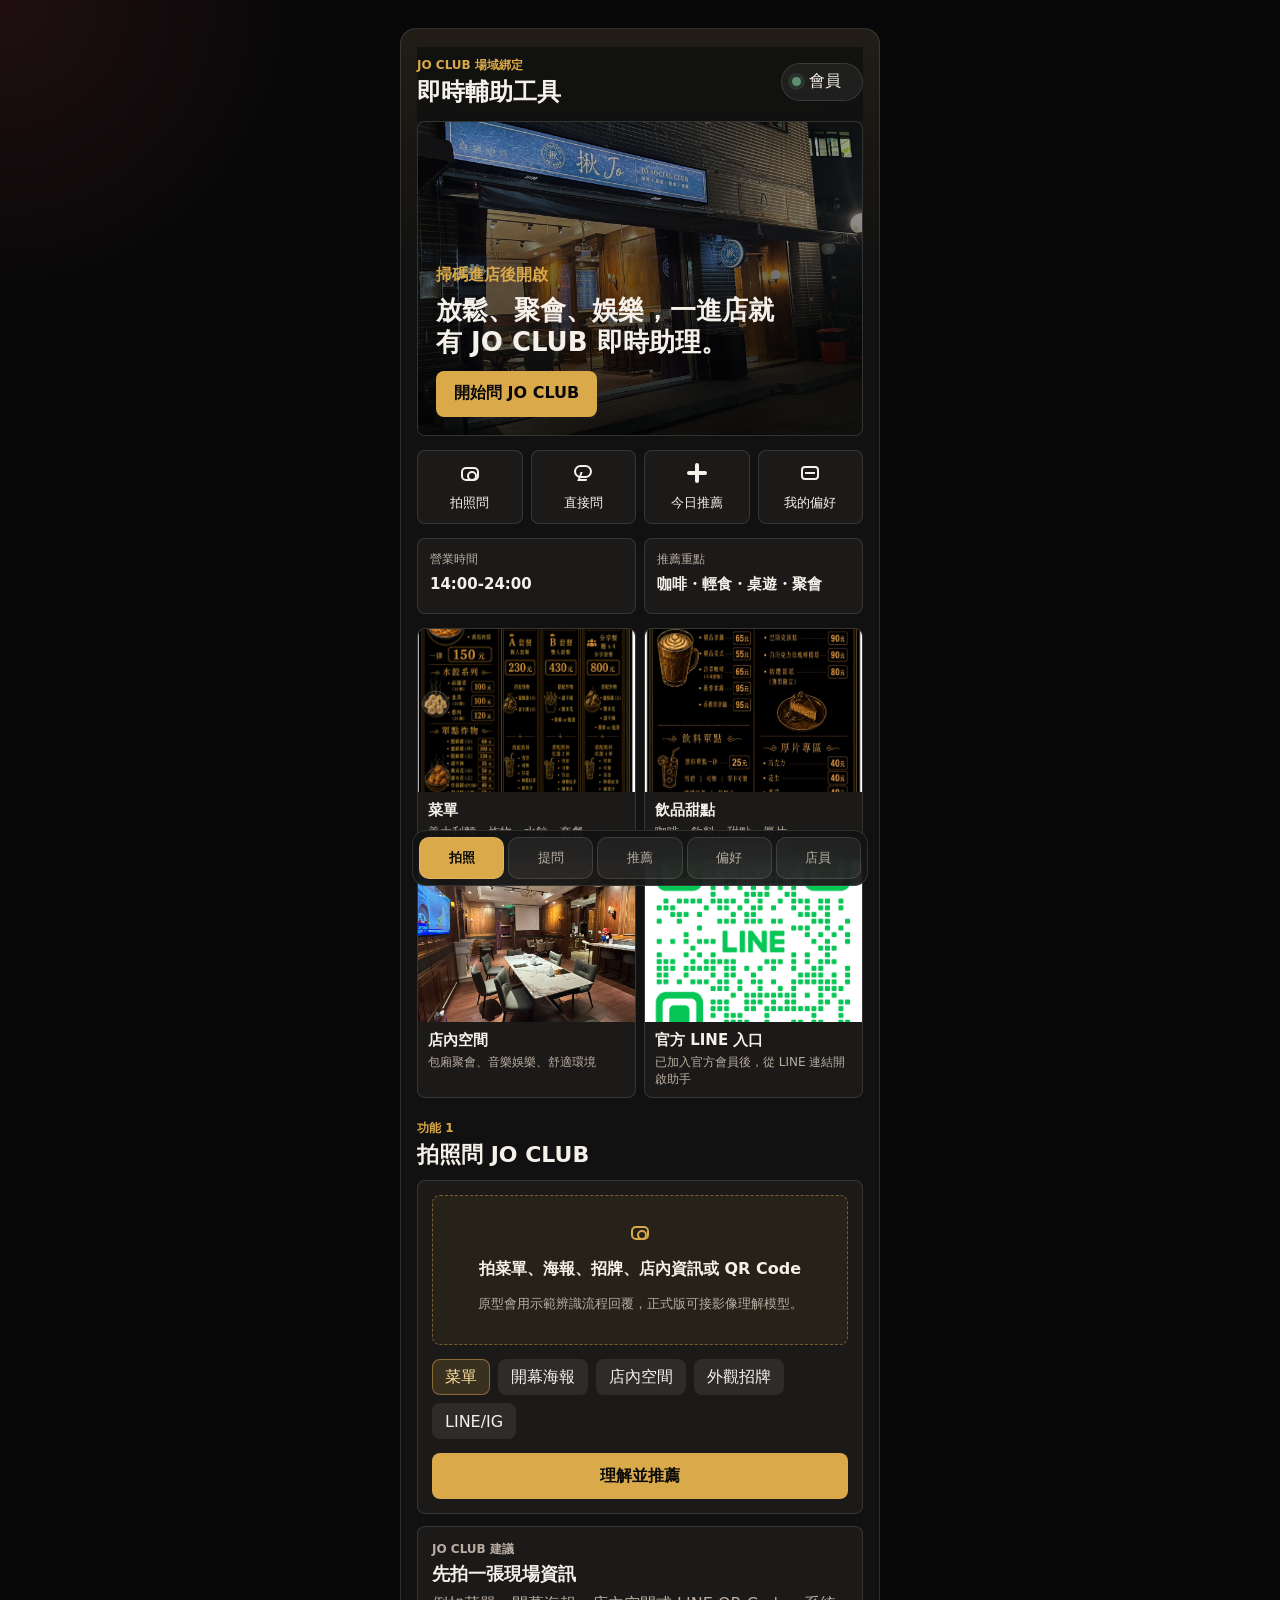
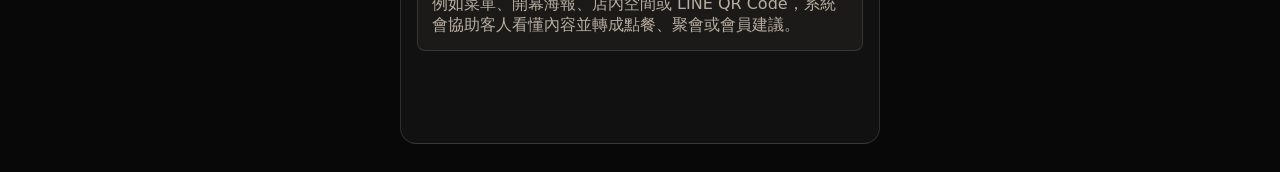
==== index.html @ 8b2c2f98 "Add files via upload" ====
<!doctype html>
<html lang="zh-Hant">
  <head>
    <meta charset="utf-8" />
    <meta name="viewport" content="width=device-width, initial-scale=1, viewport-fit=cover" />
    <meta name="theme-color" content="#111111" />
    <title>JO CLUB 即時輔助工具原型</title>
    <link rel="manifest" href="./manifest.webmanifest" />
    <link rel="stylesheet" href="./styles.css" />
  </head>
  <body>
    <div class="app-shell">
      <header class="topbar">
        <div>
          <p class="eyebrow">JO CLUB 場域綁定</p>
          <h1>即時輔助工具</h1>
        </div>
        <button class="icon-button" id="memberToggle" type="button" aria-label="會員狀態">
          <span class="member-dot" aria-hidden="true"></span>
          <span id="memberShort">會員</span>
        </button>
      </header>

      <main>
        <section class="hero-panel" aria-label="JO CLUB 入口">
          <img class="hero-image" src="./assets/storefront-night.jpg" alt="JO SOCIAL CLUB 夜間店面外觀" />
          <div class="hero-copy">
            <p>掃碼進店後開啟</p>
            <h2>放鬆、聚會、娛樂，一進店就有 JO CLUB 即時助理。</h2>
            <button class="primary-action" type="button" data-tab-target="ask">開始問 JO CLUB</button>
          </div>
        </section>

        <nav class="quick-grid" aria-label="主要功能">
          <button type="button" data-tab-target="photo">
            <span class="nav-icon camera-icon" aria-hidden="true"></span>
            拍照問
          </button>
          <button type="button" data-tab-target="ask">
            <span class="nav-icon chat-icon" aria-hidden="true"></span>
            直接問
          </button>
          <button type="button" data-tab-target="today">
            <span class="nav-icon spark-icon" aria-hidden="true"></span>
            今日推薦
          </button>
          <button type="button" data-tab-target="member">
            <span class="nav-icon card-icon" aria-hidden="true"></span>
            我的偏好
          </button>
        </nav>

        <section class="status-strip" aria-label="現場狀態">
          <div>
            <span>營業時間</span>
            <strong id="storeStatus">14:00-24:00</strong>
          </div>
          <div>
            <span>推薦重點</span>
            <strong id="storeFocus">咖啡・輕食・桌遊・聚會</strong>
          </div>
        </section>

        <section class="asset-showcase" aria-label="JO CLUB 素材預覽">
          <article class="media-card">
            <img src="./assets/menu-light-meal-sets.jpg" alt="JO SOCIAL CLUB 義大利麵與套餐菜單" />
            <strong>菜單</strong>
            <span>義大利麵、炸物、水餃、套餐</span>
          </article>
          <article class="media-card">
            <img src="./assets/menu-coffee-dessert-drinks.jpg" alt="JO SOCIAL CLUB 咖啡甜點飲料菜單" />
            <strong>飲品甜點</strong>
            <span>咖啡、飲料、甜點、厚片</span>
          </article>
          <article class="media-card">
            <img src="./assets/main-room.jpg" alt="JO SOCIAL CLUB 店內主空間" />
            <strong>店內空間</strong>
            <span>包廂聚會、音樂娛樂、舒適環境</span>
          </article>
          <article class="media-card">
            <img src="./assets/line-qr.png" alt="JO CLUB 官方 LINE QR Code" />
            <strong>官方 LINE 入口</strong>
            <span>已加入官方會員後，從 LINE 連結開啟助手</span>
          </article>
        </section>

        <section class="screen is-active" id="screen-photo" data-screen="photo">
          <div class="section-heading">
            <p>功能 1</p>
            <h2>拍照問 JO CLUB</h2>
          </div>
          <div class="tool-panel">
            <label class="upload-zone" for="photoInput">
              <input id="photoInput" type="file" accept="image/*" capture="environment" />
              <span class="upload-mark camera-icon" aria-hidden="true"></span>
              <strong>拍菜單、海報、招牌、店內資訊或 QR Code</strong>
              <small>原型會用示範辨識流程回覆，正式版可接影像理解模型。</small>
            </label>
            <div class="preview-box" id="photoPreview" hidden></div>
            <div class="chip-row" role="group" aria-label="照片類型">
              <button type="button" class="chip is-selected" data-photo-kind="菜單">菜單</button>
              <button type="button" class="chip" data-photo-kind="開幕海報">開幕海報</button>
              <button type="button" class="chip" data-photo-kind="店內空間">店內空間</button>
              <button type="button" class="chip" data-photo-kind="外觀招牌">外觀招牌</button>
              <button type="button" class="chip" data-photo-kind="LINE/IG">LINE/IG</button>
            </div>
            <button class="primary-action full" id="analyzePhoto" type="button">理解並推薦</button>
          </div>
          <article class="answer-card" id="photoAnswer">
            <p class="answer-label">JO CLUB 建議</p>
            <h3>先拍一張現場資訊</h3>
            <p>例如菜單、開幕海報、店內空間或 LINE QR Code，系統會協助客人看懂內容並轉成點餐、聚會或會員建議。</p>
          </article>
        </section>

        <section class="screen" id="screen-ask" data-screen="ask">
          <div class="section-heading">
            <p>功能 2</p>
            <h2>直接問 JO CLUB</h2>
          </div>
          <div class="tool-panel">
            <textarea id="questionInput" rows="4" placeholder="例如：四個人想聚會聊天，要點什麼比較適合？"></textarea>
            <div class="ask-actions">
              <button class="secondary-action" id="voiceDemo" type="button">
                <span class="nav-icon mic-icon" aria-hidden="true"></span>
                語音示範
              </button>
              <button class="primary-action" id="sendQuestion" type="button">送出問題</button>
            </div>
            <div class="prompt-row">
              <button type="button" data-prompt="四個人想聚會聊天，推薦怎麼點？">四人聚會</button>
              <button type="button" data-prompt="想找安靜一點的位置或包廂。">包廂安排</button>
              <button type="button" data-prompt="有什麼咖啡、甜點或輕食推薦？">餐點飲品</button>
              <button type="button" data-prompt="我想辦生日活動，需要店內協助規劃。">慶生活動</button>
            </div>
          </div>
          <article class="conversation" id="chatLog" aria-live="polite">
            <div class="bubble assistant">可以直接問我菜單、飲品、輕食、桌遊、包廂聚會、會員權益或 LINE 加入方式。</div>
          </article>
          <article class="handoff-card" id="handoffCard" hidden>
            <div>
              <p class="answer-label">轉專員接洽</p>
              <h3>我先幫你整理需求卡</h3>
              <p>活動、慶生、包場、特殊規劃或私人安排，建議由店內專員確認，這樣比較能配合時間、人數和現場節奏。</p>
            </div>
            <form id="handoffForm">
              <label>
                需求類型
                <select id="handoffType">
                  <option>慶生活動</option>
                  <option>包場活動</option>
                  <option>團康/社團活動</option>
                  <option>座位與包廂安排</option>
                  <option>熟客私人安排</option>
                  <option>其他特殊需求</option>
                </select>
              </label>
              <label>
                日期與時間
                <input id="handoffTime" type="text" placeholder="例如：6/20 晚上 8 點" />
              </label>
              <label>
                人數
                <input id="handoffPeople" type="text" placeholder="例如：8 人" />
              </label>
              <label>
                需求說明
                <textarea id="handoffDetail" rows="3" placeholder="例如：想慶生、需要投影、希望有桌遊和簡單餐點。"></textarea>
              </label>
              <button class="primary-action full" type="submit">產生 LINE 留言內容</button>
            </form>
            <div class="task-output" id="taskOutput" hidden>
              <p class="answer-label">可貼到官方 LINE</p>
              <pre id="taskMessage"></pre>
              <button class="secondary-action full" id="copyTask" type="button">複製需求卡</button>
            </div>
          </article>
        </section>

        <section class="screen" id="screen-today" data-screen="today">
          <div class="section-heading">
            <p>功能 3</p>
            <h2>今日推薦</h2>
          </div>
          <div class="tool-panel">
            <p class="field-title">選擇今晚需求</p>
            <div class="chip-row multi" id="needChips">
              <button type="button" class="chip" data-need="咖啡">咖啡</button>
              <button type="button" class="chip" data-need="輕食">輕食</button>
              <button type="button" class="chip" data-need="桌遊">桌遊</button>
              <button type="button" class="chip" data-need="K歌歡唱">K歌歡唱</button>
              <button type="button" class="chip" data-need="安靜包廂">安靜包廂</button>
              <button type="button" class="chip" data-need="生日聚會">生日聚會</button>
            </div>
          </div>
          <div class="recommend-list" id="recommendList"></div>
        </section>

        <section class="screen" id="screen-member" data-screen="member">
          <div class="section-heading">
            <p>功能 4</p>
            <h2>我的偏好與會員服務</h2>
          </div>
          <div class="tool-panel member-form">
            <div class="official-qr">
              <img src="./assets/line-qr.png" alt="JO CLUB 官方 QR CODE" />
              <div>
                <p class="answer-label">官方 LINE 會員</p>
                <h3>已從官方連結進入助手</h3>
                <p>這個工具預設提供給已加入 JO CLUB 官方 LINE 的會員使用。會員資料與聯絡由官方 LINE 承接，助手只記錄偏好與需求。</p>
              </div>
            </div>
            <label>
              會員暱稱
              <input id="memberNickname" type="text" placeholder="例如：詳哥" autocomplete="nickname" />
            </label>
            <button class="primary-action full" id="saveNickname" type="button">儲存暱稱</button>
            <p class="form-note">2026 年 6 月開幕期間，完成入會程序後當天消費 8 折；壽星提前告知可獲精美禮品。點數制度規劃中。</p>
          </div>

          <div class="tool-panel">
            <p class="field-title">會員偏好</p>
            <div class="chip-row multi" id="preferenceChips">
              <button type="button" class="chip" data-pref="喜歡咖啡">喜歡咖啡</button>
              <button type="button" class="chip" data-pref="輕食炸物">輕食炸物</button>
              <button type="button" class="chip" data-pref="安靜包廂">安靜包廂</button>
              <button type="button" class="chip" data-pref="桌遊聚會">桌遊聚會</button>
              <button type="button" class="chip" data-pref="K歌歡唱">K歌歡唱</button>
              <button type="button" class="chip" data-pref="生日聚會">生日聚會</button>
            </div>
          </div>

          <article class="answer-card" id="memberSummary">
            <p class="answer-label">會員狀態</p>
            <h3>官方 LINE 會員入口</h3>
            <p>已由官方 LINE 連結進入，接下來可累積偏好，讓現場服務與推薦更準。</p>
          </article>
        </section>

        <section class="screen" id="screen-staff" data-screen="staff">
          <div class="section-heading">
            <p>內部入口</p>
            <h2>店員後台簡化版</h2>
          </div>
          <form class="tool-panel staff-form" id="staffForm">
            <label>
              今日店內狀態
              <input id="staffStatus" type="text" value="14:00-24:00" />
            </label>
            <label>
              推薦重點
              <input id="staffFocus" type="text" value="咖啡・輕食・桌遊・聚會" />
            </label>
            <label>
              今日主打
              <textarea id="staffFeature" rows="3">今日主打 A 個人套餐 230 元、B 雙人套餐 430 元、4 人分享餐 800 元；官方 LINE 會員結帳 8 折。</textarea>
            </label>
            <button class="primary-action full" type="submit">更新前台推薦資料</button>
          </form>
          <article class="answer-card">
            <p class="answer-label">原型邏輯</p>
            <h3>店員可更新 AI 回答資料</h3>
            <p>正式版可擴充為菜單、活動、優惠、座位、會員權益、LINE/IG 與常見問題管理。</p>
          </article>
        </section>
      </main>

      <footer class="bottom-tabs" aria-label="底部導覽">
        <button class="is-active" type="button" data-tab-target="photo">拍照</button>
        <button type="button" data-tab-target="ask">提問</button>
        <button type="button" data-tab-target="today">推薦</button>
        <button type="button" data-tab-target="member">偏好</button>
        <button type="button" data-tab-target="staff">店員</button>
      </footer>
    </div>

    <script>
      window.addEventListener("DOMContentLoaded", () => {
        const showScreen = (name) => {
          document.querySelectorAll("[data-screen]").forEach((screen) => {
            screen.classList.toggle("is-active", screen.dataset.screen === name);
          });
          document.querySelectorAll("[data-tab-target]").forEach((button) => {
            button.classList.toggle("is-active", button.dataset.tabTarget === name);
          });
          window.scrollTo({ top: 0, behavior: "smooth" });
        };

        document.addEventListener("click", (event) => {
          const button = event.target.closest("[data-tab-target]");
          if (!button) return;
          event.preventDefault();
          showScreen(button.dataset.tabTarget);
        });

        window.joClubShowScreen = showScreen;
      });
    </script>
    <script src="./app.js?v=20260602-4"></script>
  </body>
</html>
---- styles.css ----
:root {
  color-scheme: dark;
  --bg: #111111;
  --panel: #1b1a18;
  --panel-strong: #24211e;
  --line: rgba(255, 255, 255, 0.12);
  --text: #f5f1ea;
  --muted: #b8ada1;
  --gold: #d9a94a;
  --wine: #8e2f3f;
  --green: #5f8e70;
  --ink: #090909;
  --radius: 8px;
  font-family: "Microsoft JhengHei", "PingFang TC", "Noto Sans TC", system-ui, sans-serif;
}

* {
  box-sizing: border-box;
}

body {
  min-height: 100vh;
  margin: 0;
  background: var(--bg);
  color: var(--text);
}

button,
input,
textarea,
select {
  font: inherit;
}

button {
  cursor: pointer;
}

.app-shell {
  width: min(100%, 480px);
  min-height: 100vh;
  margin: 0 auto;
  padding: 18px 16px 92px;
  background:
    linear-gradient(180deg, rgba(217, 169, 74, 0.08), transparent 240px),
    var(--bg);
}

.topbar {
  position: sticky;
  top: 0;
  z-index: 20;
  display: flex;
  align-items: center;
  justify-content: space-between;
  gap: 16px;
  padding: 10px 0 14px;
  background: rgba(17, 17, 17, 0.92);
  backdrop-filter: blur(14px);
}

.eyebrow,
.section-heading p,
.answer-label {
  margin: 0 0 4px;
  color: var(--gold);
  font-size: 12px;
  letter-spacing: 0;
  font-weight: 700;
}

h1,
h2,
h3,
p {
  margin-top: 0;
}

h1 {
  margin-bottom: 0;
  font-size: 24px;
  line-height: 1.2;
}

h2 {
  margin-bottom: 12px;
  font-size: 22px;
  line-height: 1.25;
}

h3 {
  margin-bottom: 8px;
  font-size: 18px;
}

.icon-button,
.bottom-tabs button {
  border: 1px solid var(--line);
  background: rgba(255, 255, 255, 0.06);
  color: var(--text);
}

.icon-button {
  display: inline-flex;
  align-items: center;
  gap: 8px;
  min-width: 82px;
  height: 38px;
  padding: 0 10px;
  border-radius: 999px;
}

.member-dot {
  width: 9px;
  height: 9px;
  border-radius: 50%;
  background: #7d7d7d;
}

.member-dot.is-on {
  background: var(--green);
  box-shadow: 0 0 0 4px rgba(95, 142, 112, 0.18);
}

.hero-panel {
  position: relative;
  overflow: hidden;
  min-height: 315px;
  border: 1px solid var(--line);
  border-radius: var(--radius);
  background: #191715;
}

.hero-image {
  position: absolute;
  inset: 0;
  width: 100%;
  height: 100%;
  object-fit: cover;
  opacity: 0.76;
}

.bar-line {
  position: absolute;
  left: 8%;
  right: 8%;
  top: 24%;
  height: 16px;
  border-radius: 999px;
  background: rgba(217, 169, 74, 0.35);
  box-shadow:
    0 34px 0 rgba(255, 255, 255, 0.08),
    0 68px 0 rgba(255, 255, 255, 0.05);
}

.table-line {
  position: absolute;
  left: 12%;
  right: 12%;
  bottom: 28%;
  height: 58px;
  border: 1px solid rgba(255, 255, 255, 0.12);
  border-radius: 8px;
  background: rgba(0, 0, 0, 0.22);
}

.qr-stand {
  position: absolute;
  right: 18%;
  bottom: 32%;
  width: 46px;
  height: 58px;
  border: 1px solid rgba(245, 241, 234, 0.55);
  border-radius: 6px;
  background:
    linear-gradient(90deg, transparent 42%, rgba(245, 241, 234, 0.28) 43% 57%, transparent 58%),
    linear-gradient(0deg, transparent 42%, rgba(245, 241, 234, 0.28) 43% 57%, transparent 58%),
    rgba(245, 241, 234, 0.12);
}

.hero-panel::after {
  content: "";
  position: absolute;
  inset: 0;
  background: linear-gradient(180deg, rgba(0, 0, 0, 0.08), rgba(0, 0, 0, 0.78));
}

.hero-copy {
  position: absolute;
  inset: auto 18px 18px;
  z-index: 1;
}

.hero-copy p {
  margin-bottom: 8px;
  color: var(--gold);
  font-weight: 700;
}

.hero-copy h2 {
  max-width: 360px;
  font-size: 26px;
}

.primary-action,
.secondary-action,
.chip,
.prompt-row button,
.quick-grid button {
  border: 0;
  border-radius: var(--radius);
}

.primary-action {
  display: inline-flex;
  align-items: center;
  justify-content: center;
  min-height: 46px;
  padding: 0 18px;
  background: var(--gold);
  color: var(--ink);
  font-weight: 800;
}

.primary-action.full {
  width: 100%;
}

.secondary-action {
  display: inline-flex;
  align-items: center;
  justify-content: center;
  gap: 8px;
  min-height: 46px;
  padding: 0 14px;
  background: rgba(255, 255, 255, 0.08);
  color: var(--text);
}

.quick-grid {
  display: grid;
  grid-template-columns: repeat(4, minmax(0, 1fr));
  gap: 8px;
  margin: 14px 0;
}

.quick-grid button {
  display: grid;
  justify-items: center;
  gap: 8px;
  min-height: 74px;
  padding: 10px 6px;
  background: var(--panel);
  color: var(--text);
  border: 1px solid var(--line);
  font-size: 13px;
}

.nav-icon,
.upload-mark {
  position: relative;
  display: inline-block;
  width: 24px;
  height: 24px;
}

.camera-icon::before {
  content: "";
  position: absolute;
  inset: 6px 3px 4px;
  border: 2px solid currentColor;
  border-radius: 5px;
}

.camera-icon::after {
  content: "";
  position: absolute;
  left: 9px;
  top: 10px;
  width: 6px;
  height: 6px;
  border: 2px solid currentColor;
  border-radius: 50%;
}

.chat-icon::before {
  content: "";
  position: absolute;
  inset: 4px 3px 7px;
  border: 2px solid currentColor;
  border-radius: 7px;
}

.chat-icon::after {
  content: "";
  position: absolute;
  left: 8px;
  bottom: 4px;
  width: 7px;
  height: 7px;
  border-left: 2px solid currentColor;
  border-bottom: 2px solid currentColor;
  transform: skew(-20deg);
}

.spark-icon::before,
.spark-icon::after {
  content: "";
  position: absolute;
  background: currentColor;
}

.spark-icon::before {
  left: 10px;
  top: 2px;
  width: 4px;
  height: 20px;
  border-radius: 4px;
}

.spark-icon::after {
  left: 2px;
  top: 10px;
  width: 20px;
  height: 4px;
  border-radius: 4px;
}

.card-icon::before {
  content: "";
  position: absolute;
  inset: 5px 3px;
  border: 2px solid currentColor;
  border-radius: 4px;
}

.card-icon::after {
  content: "";
  position: absolute;
  left: 7px;
  right: 7px;
  top: 11px;
  border-top: 2px solid currentColor;
}

.mic-icon::before {
  content: "";
  position: absolute;
  left: 8px;
  top: 2px;
  width: 8px;
  height: 14px;
  border: 2px solid currentColor;
  border-radius: 8px;
}

.mic-icon::after {
  content: "";
  position: absolute;
  left: 5px;
  right: 5px;
  bottom: 3px;
  height: 9px;
  border-bottom: 2px solid currentColor;
  border-left: 2px solid currentColor;
  border-right: 2px solid currentColor;
  border-radius: 0 0 10px 10px;
}

.status-strip {
  display: grid;
  grid-template-columns: 1fr 1fr;
  gap: 8px;
  margin-bottom: 14px;
}

.status-strip div,
.media-card,
.tool-panel,
.answer-card,
.conversation,
.handoff-card,
.recommend-card {
  border: 1px solid var(--line);
  border-radius: var(--radius);
  background: var(--panel);
}

.status-strip div {
  min-height: 76px;
  padding: 12px;
}

.status-strip span,
.form-note,
.tool-panel small,
.answer-card p,
.recommend-card p {
  color: var(--muted);
}

.status-strip span {
  display: block;
  margin-bottom: 6px;
  font-size: 12px;
}

.status-strip strong {
  display: block;
  font-size: 15px;
  line-height: 1.35;
}

.asset-showcase {
  display: grid;
  grid-template-columns: repeat(2, minmax(0, 1fr));
  gap: 8px;
  margin-bottom: 18px;
}

.media-card {
  overflow: hidden;
  min-height: 190px;
  background: var(--panel);
}

.media-card img {
  display: block;
  width: 100%;
  aspect-ratio: 4 / 3;
  object-fit: cover;
  background: #080808;
}

.media-card strong,
.media-card span {
  display: block;
  padding: 0 10px;
}

.media-card strong {
  margin-top: 9px;
  font-size: 15px;
}

.media-card span {
  margin-top: 4px;
  padding-bottom: 10px;
  color: var(--muted);
  font-size: 12px;
  line-height: 1.35;
}

.screen {
  display: none;
}

.screen.is-active {
  display: block;
}

.section-heading {
  margin: 22px 0 10px;
}

.tool-panel {
  display: grid;
  gap: 14px;
  padding: 14px;
}

.upload-zone {
  display: grid;
  justify-items: center;
  gap: 8px;
  min-height: 150px;
  padding: 24px 18px;
  border: 1px dashed rgba(217, 169, 74, 0.45);
  border-radius: var(--radius);
  background: rgba(217, 169, 74, 0.06);
  text-align: center;
}

.upload-zone input {
  position: absolute;
  width: 1px;
  height: 1px;
  opacity: 0;
}

.upload-mark {
  color: var(--gold);
}

.preview-box {
  overflow: hidden;
  border: 1px solid var(--line);
  border-radius: var(--radius);
  aspect-ratio: 4 / 3;
  background: #0d0d0d;
}

.preview-box img {
  width: 100%;
  height: 100%;
  object-fit: cover;
}

.chip-row {
  display: flex;
  flex-wrap: wrap;
  gap: 8px;
}

.chip {
  min-height: 36px;
  padding: 0 12px;
  background: rgba(255, 255, 255, 0.08);
  color: var(--text);
  border: 1px solid transparent;
}

.chip.is-selected {
  background: rgba(217, 169, 74, 0.16);
  border-color: rgba(217, 169, 74, 0.5);
  color: #ffe2a0;
}

.answer-card,
.conversation {
  margin-top: 12px;
  padding: 14px;
}

.answer-card p:last-child {
  margin-bottom: 0;
}

textarea,
input,
select {
  width: 100%;
  border: 1px solid var(--line);
  border-radius: var(--radius);
  background: rgba(0, 0, 0, 0.22);
  color: var(--text);
  outline: 0;
}

textarea {
  resize: vertical;
  min-height: 112px;
  padding: 12px;
}

input {
  height: 44px;
  padding: 0 12px;
}

select {
  height: 44px;
  padding: 0 12px;
}

textarea:focus,
input:focus,
select:focus {
  border-color: rgba(217, 169, 74, 0.65);
}

.ask-actions {
  display: grid;
  grid-template-columns: 1fr 1fr;
  gap: 8px;
}

.prompt-row {
  display: grid;
  gap: 8px;
}

.prompt-row button {
  min-height: 38px;
  padding: 0 10px;
  background: rgba(255, 255, 255, 0.07);
  color: var(--text);
  text-align: left;
}

.conversation {
  display: grid;
  gap: 10px;
}

.handoff-card {
  display: grid;
  gap: 14px;
  margin-top: 12px;
  padding: 14px;
  border-color: rgba(217, 169, 74, 0.28);
}

.handoff-card[hidden] {
  display: none;
}

.handoff-card form,
.task-output {
  display: grid;
  gap: 12px;
}

.handoff-card label {
  display: grid;
  gap: 6px;
  color: var(--muted);
  font-size: 13px;
}

.task-output pre {
  overflow: auto;
  white-space: pre-wrap;
  margin: 0;
  padding: 12px;
  border: 1px solid var(--line);
  border-radius: var(--radius);
  background: rgba(0, 0, 0, 0.25);
  color: var(--text);
  font-family: inherit;
  line-height: 1.45;
}

.bubble {
  max-width: 88%;
  padding: 10px 12px;
  border-radius: var(--radius);
  line-height: 1.45;
}

.bubble.user {
  justify-self: end;
  background: var(--gold);
  color: var(--ink);
}

.bubble.assistant {
  justify-self: start;
  background: var(--panel-strong);
}

.field-title {
  margin-bottom: 0;
  font-weight: 800;
}

.recommend-list {
  display: grid;
  gap: 10px;
  margin-top: 12px;
}

.recommend-card {
  padding: 14px;
}

.recommend-card header {
  display: flex;
  align-items: start;
  justify-content: space-between;
  gap: 12px;
}

.recommend-card strong {
  display: block;
  margin-bottom: 6px;
  font-size: 17px;
}

.recommend-card span {
  flex: 0 0 auto;
  padding: 4px 8px;
  border-radius: 999px;
  background: rgba(142, 47, 63, 0.28);
  color: #ffc5ce;
  font-size: 12px;
  font-weight: 800;
}

.member-form label,
.staff-form label {
  display: grid;
  gap: 6px;
  color: var(--muted);
  font-size: 13px;
}

.official-qr {
  display: grid;
  grid-template-columns: 116px 1fr;
  gap: 12px;
  align-items: center;
  padding: 12px;
  border: 1px solid rgba(217, 169, 74, 0.32);
  border-radius: var(--radius);
  background: rgba(217, 169, 74, 0.07);
}

.official-qr img {
  width: 116px;
  aspect-ratio: 1;
  border-radius: 8px;
  background: #fff;
}

.official-qr h3 {
  margin-bottom: 6px;
  font-size: 17px;
}

.official-qr p:last-child {
  margin-bottom: 0;
  color: var(--muted);
  font-size: 13px;
  line-height: 1.45;
}

@media (max-width: 360px) {
  .official-qr {
    grid-template-columns: 1fr;
  }

  .official-qr img {
    width: min(180px, 100%);
  }
}

.bottom-tabs {
  position: fixed;
  left: 50%;
  bottom: 14px;
  z-index: 30;
  display: grid;
  grid-template-columns: repeat(5, 1fr);
  gap: 4px;
  width: min(calc(100% - 24px), 456px);
  padding: 6px;
  border: 1px solid var(--line);
  border-radius: 14px;
  background: rgba(17, 17, 17, 0.9);
  backdrop-filter: blur(18px);
  transform: translateX(-50%);
}

.bottom-tabs button {
  min-width: 0;
  min-height: 42px;
  border-radius: 10px;
  color: var(--muted);
  font-size: 13px;
}

.bottom-tabs button.is-active {
  background: var(--gold);
  color: var(--ink);
  font-weight: 800;
}

@media (min-width: 760px) {
  body {
    background:
      radial-gradient(circle at top left, rgba(142, 47, 63, 0.18), transparent 300px),
      #080808;
  }

  .app-shell {
    margin: 28px auto;
    min-height: calc(100vh - 56px);
    border: 1px solid var(--line);
    border-radius: 16px;
  }
}
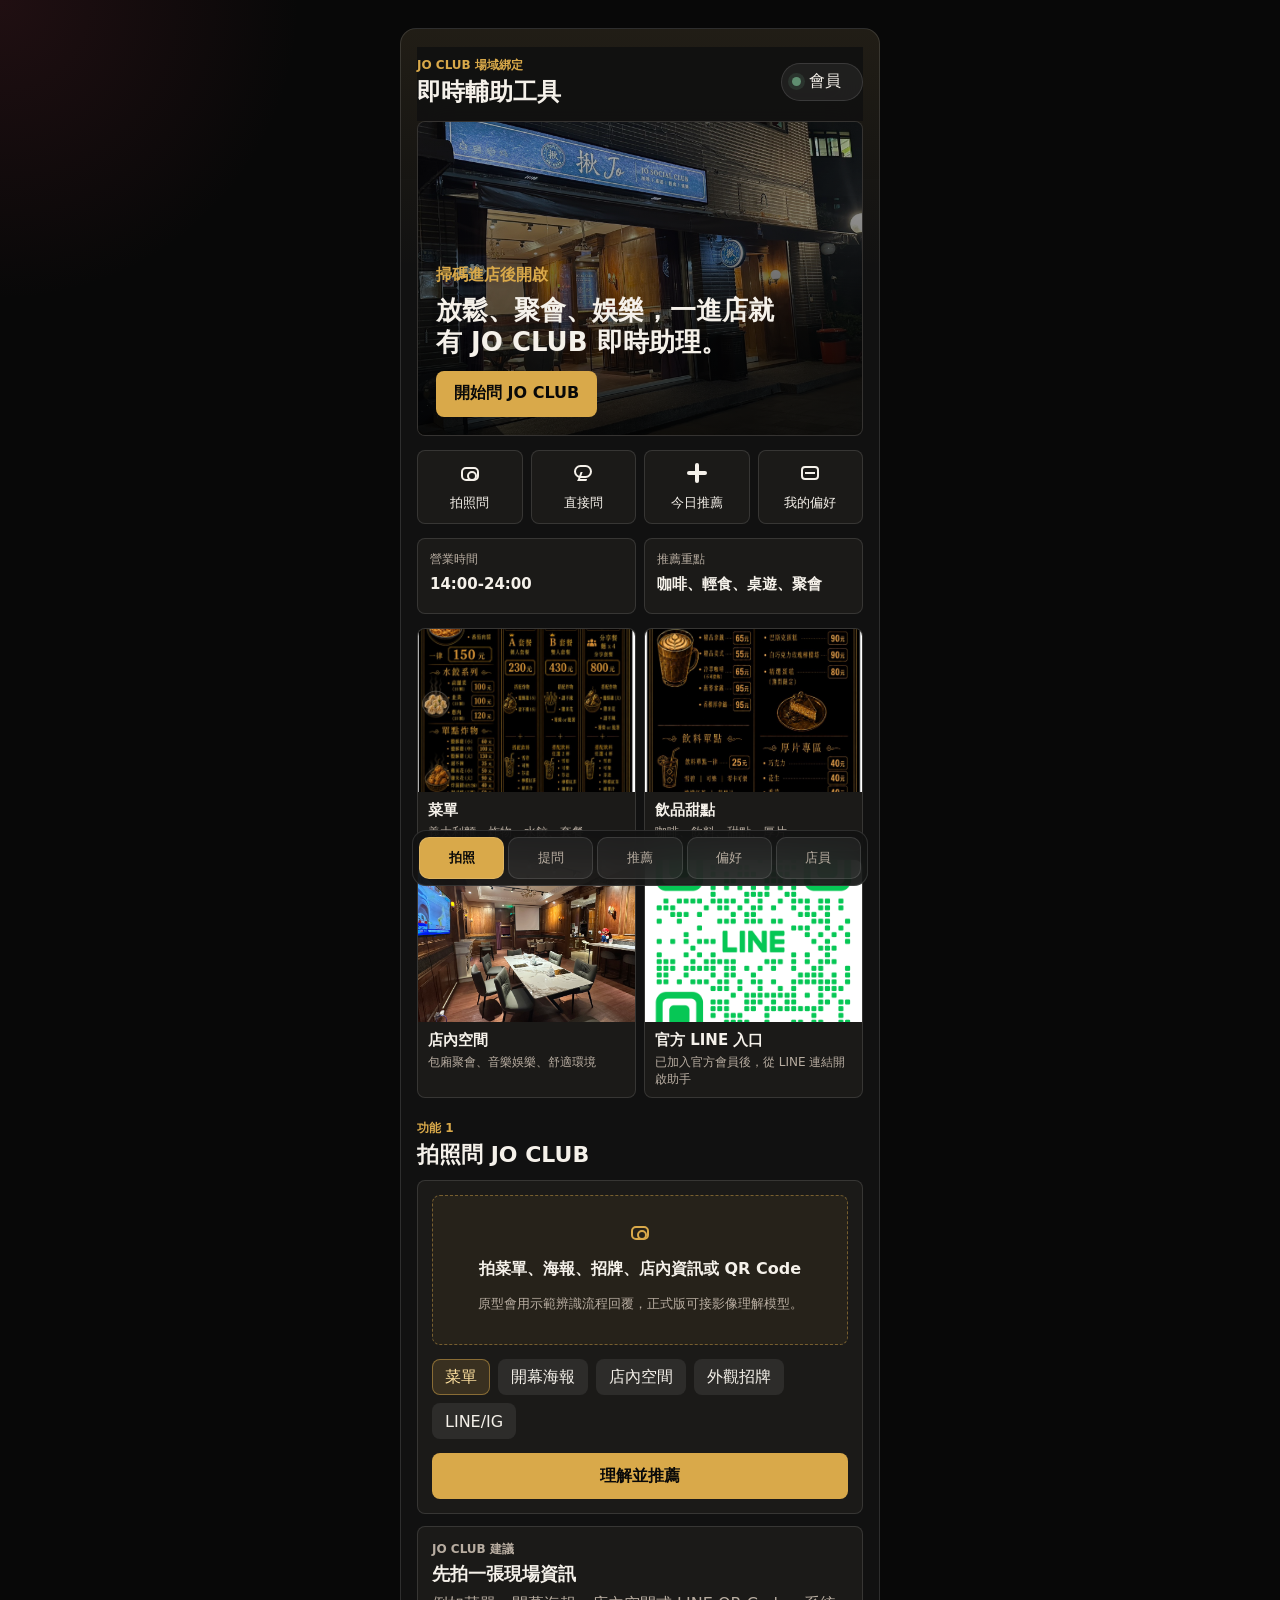
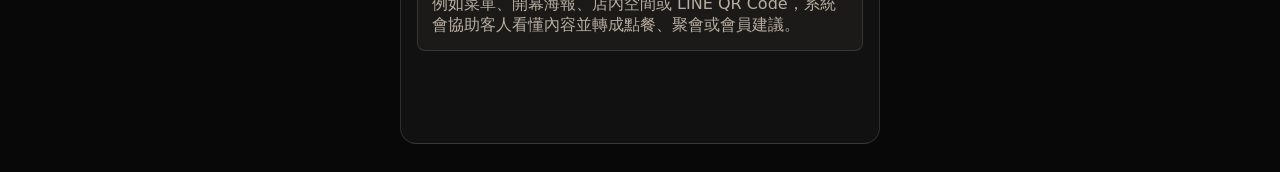
==== commit cca09269: "Add files via upload deploy ai assistant v1" ====
--- a/index.html
+++ b/index.html
@@ -296,6 +296,6 @@
         window.joClubShowScreen = showScreen;
       });
     </script>
-    <script src="./app.js?v=20260602-4"></script>
+    <script src="./app.js?v=20260603-ai-v1"></script>
   </body>
 </html>
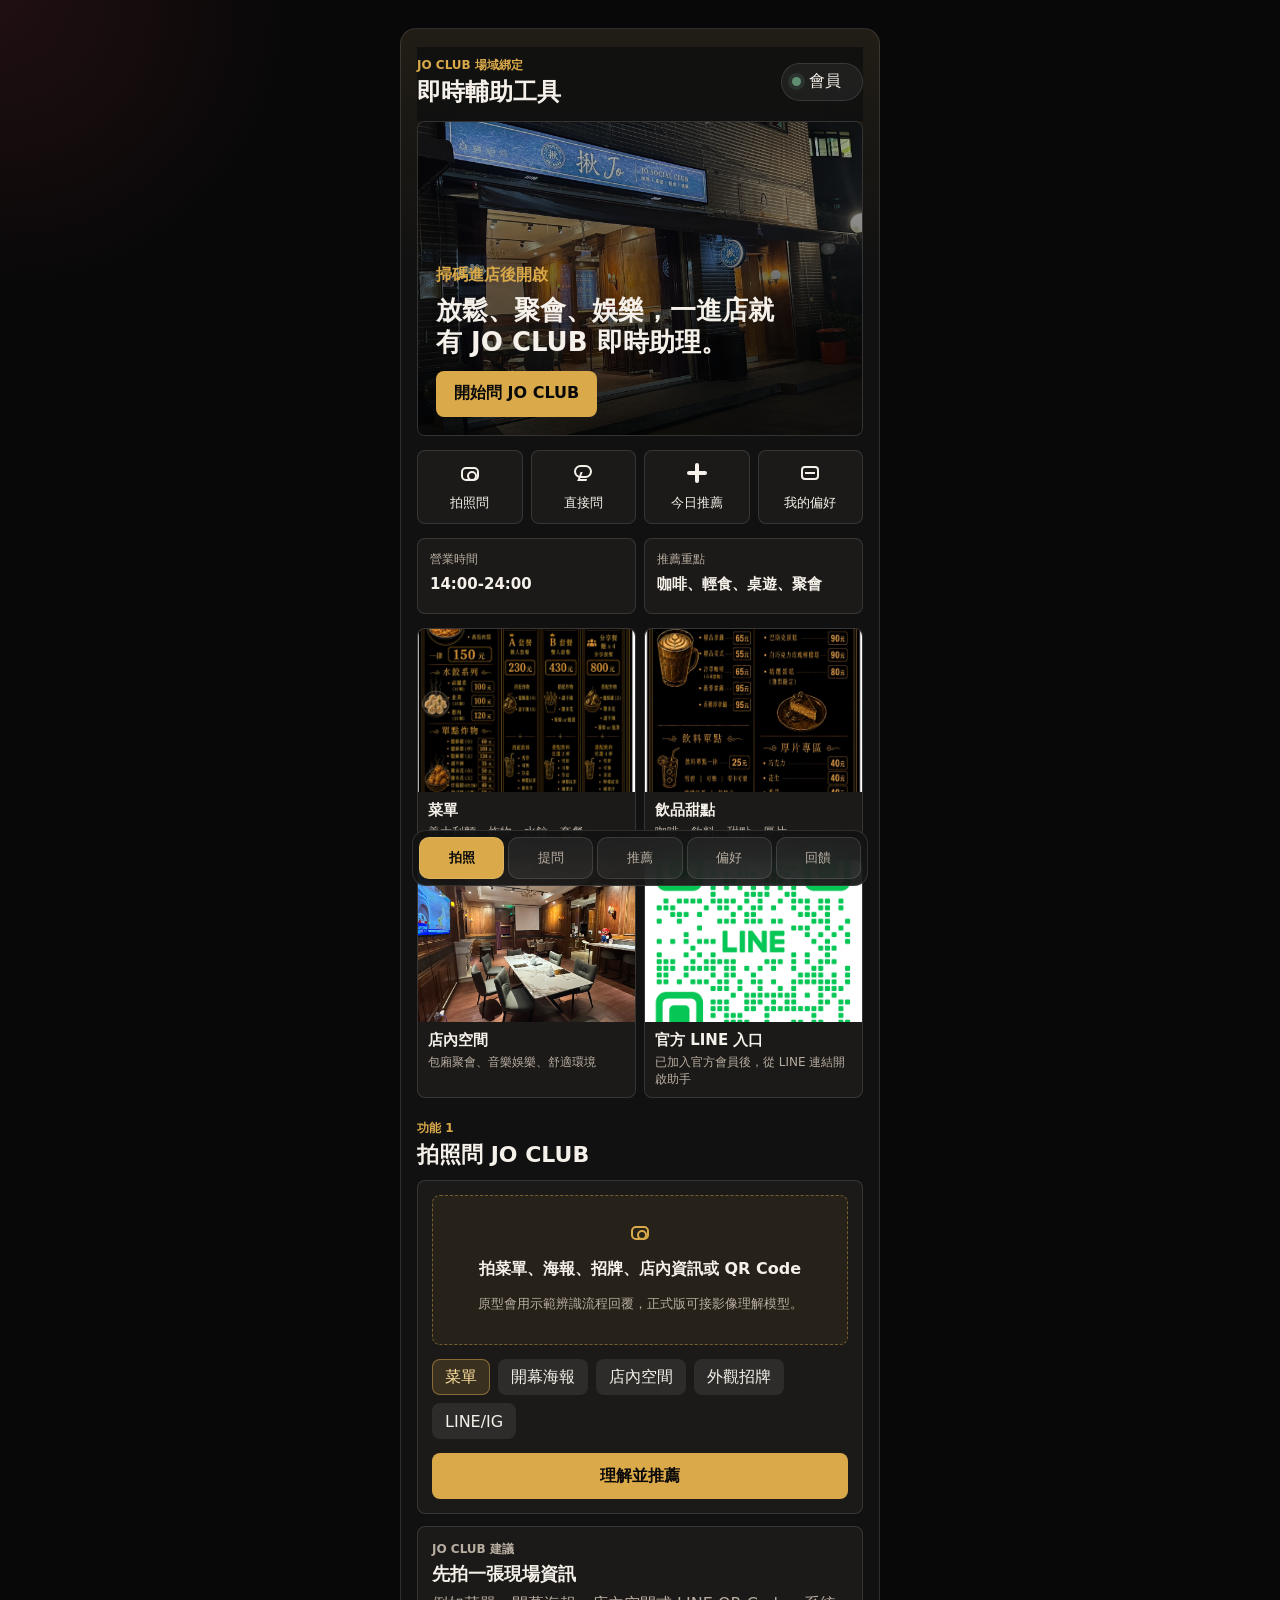
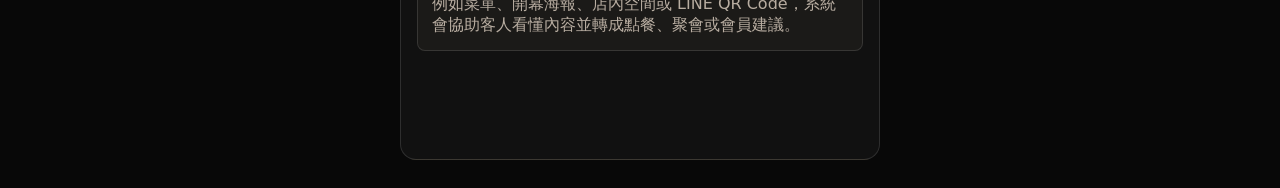
==== commit 6aa9c6a6: "Add files via upload" ====
--- a/index.html
+++ b/index.html
@@ -212,7 +212,7 @@
             </div>
             <label>
               會員暱稱
-              <input id="memberNickname" type="text" placeholder="例如：詳哥" autocomplete="nickname" />
+              <input id="memberNickname" type="text" placeholder="例如：小江" autocomplete="nickname" />
             </label>
             <button class="primary-action full" id="saveNickname" type="button">儲存暱稱</button>
             <p class="form-note">2026 年 6 月開幕期間，完成入會程序後當天消費 8 折；壽星提前告知可獲精美禮品。點數制度規劃中。</p>
@@ -237,30 +237,32 @@
           </article>
         </section>
 
-        <section class="screen" id="screen-staff" data-screen="staff">
-          <div class="section-heading">
-            <p>內部入口</p>
-            <h2>店員後台簡化版</h2>
-          </div>
-          <form class="tool-panel staff-form" id="staffForm">
-            <label>
-              今日店內狀態
-              <input id="staffStatus" type="text" value="14:00-24:00" />
-            </label>
-            <label>
-              推薦重點
-              <input id="staffFocus" type="text" value="咖啡・輕食・桌遊・聚會" />
-            </label>
-            <label>
-              今日主打
-              <textarea id="staffFeature" rows="3">今日主打 A 個人套餐 230 元、B 雙人套餐 430 元、4 人分享餐 800 元；官方 LINE 會員結帳 8 折。</textarea>
-            </label>
-            <button class="primary-action full" type="submit">更新前台推薦資料</button>
+        <section class="screen" id="screen-feedback" data-screen="feedback">
+          <div class="section-heading">
+            <p>功能 5</p>
+            <h2>客人回饋評分</h2>
+          </div>
+          <form class="tool-panel feedback-form" id="feedbackForm">
+            <p class="form-note">歡迎留下這次到 JO CLUB 的感受，送出後會整理成一張回饋卡，可貼到官方 LINE 讓店長小江參考。</p>
+            <div class="rating-grid" id="feedbackRatings" aria-label="回饋評分項目"></div>
+            <label>
+              最喜歡的地方
+              <textarea id="feedbackFavorite" rows="3" placeholder="例如：環境舒服、服務親切、餐點好吃、很適合朋友聚會。"></textarea>
+            </label>
+            <label>
+              建議改善
+              <textarea id="feedbackSuggestion" rows="3" placeholder="例如：希望座位更明亮、音量再調整、菜單說明更清楚。"></textarea>
+            </label>
+            <label>
+              想讓店長小江知道
+              <textarea id="feedbackNote" rows="3" placeholder="其他想補充的稱讚、問題或下次希望安排的內容。"></textarea>
+            </label>
+            <button class="primary-action full" type="submit">送出回饋</button>
           </form>
-          <article class="answer-card">
-            <p class="answer-label">原型邏輯</p>
-            <h3>店員可更新 AI 回答資料</h3>
-            <p>正式版可擴充為菜單、活動、優惠、座位、會員權益、LINE/IG 與常見問題管理。</p>
+          <article class="answer-card" id="feedbackSummary">
+            <p class="answer-label">回饋狀態</p>
+            <h3>還沒有送出回饋</h3>
+            <p>評分後會自動整理出重點，方便店長小江看見客人的實際感受與改善建議。</p>
           </article>
         </section>
       </main>
@@ -270,32 +272,11 @@
         <button type="button" data-tab-target="ask">提問</button>
         <button type="button" data-tab-target="today">推薦</button>
         <button type="button" data-tab-target="member">偏好</button>
-        <button type="button" data-tab-target="staff">店員</button>
+        <button type="button" data-tab-target="feedback">回饋</button>
       </footer>
     </div>
 
-    <script>
-      window.addEventListener("DOMContentLoaded", () => {
-        const showScreen = (name) => {
-          document.querySelectorAll("[data-screen]").forEach((screen) => {
-            screen.classList.toggle("is-active", screen.dataset.screen === name);
-          });
-          document.querySelectorAll("[data-tab-target]").forEach((button) => {
-            button.classList.toggle("is-active", button.dataset.tabTarget === name);
-          });
-          window.scrollTo({ top: 0, behavior: "smooth" });
-        };
-
-        document.addEventListener("click", (event) => {
-          const button = event.target.closest("[data-tab-target]");
-          if (!button) return;
-          event.preventDefault();
-          showScreen(button.dataset.tabTarget);
-        });
-
-        window.joClubShowScreen = showScreen;
-      });
-    </script>
-    <script src="./app.js?v=20260603-ai-v1"></script>
+    <div class="app-toast" id="appToast" role="status" aria-live="polite" hidden></div>
+    <script src="./app.js?v=20260604-line-mobile-v1"></script>
   </body>
 </html>
--- a/styles.css
+++ b/styles.css
@@ -34,13 +34,14 @@
 
 button {
   cursor: pointer;
+  touch-action: manipulation;
 }
 
 .app-shell {
   width: min(100%, 480px);
   min-height: 100vh;
   margin: 0 auto;
-  padding: 18px 16px 92px;
+  padding: 18px 16px calc(108px + env(safe-area-inset-bottom));
   background:
     linear-gradient(180deg, rgba(217, 169, 74, 0.08), transparent 240px),
     var(--bg);
@@ -453,10 +454,19 @@
 
 .screen {
   display: none;
+  scroll-margin-top: 86px;
 }
 
 .screen.is-active {
   display: block;
+}
+
+#questionInput,
+#screen-photo .tool-panel,
+#screen-today .tool-panel,
+#screen-member .tool-panel,
+#screen-feedback .tool-panel {
+  scroll-margin-top: 86px;
 }
 
 .section-heading {
@@ -545,6 +555,7 @@
   background: rgba(0, 0, 0, 0.22);
   color: var(--text);
   outline: 0;
+  font-size: 16px;
 }
 
 textarea {
@@ -688,11 +699,76 @@
 }
 
 .member-form label,
-.staff-form label {
+.feedback-form label {
   display: grid;
   gap: 6px;
   color: var(--muted);
   font-size: 13px;
+}
+
+.rating-grid {
+  display: grid;
+  gap: 10px;
+}
+
+.rating-row {
+  display: grid;
+  gap: 10px;
+  padding: 12px;
+  border: 1px solid var(--line);
+  border-radius: var(--radius);
+  background: rgba(255, 255, 255, 0.04);
+}
+
+.rating-row strong,
+.rating-row span {
+  display: block;
+}
+
+.rating-row strong {
+  margin-bottom: 3px;
+  color: var(--text);
+  font-size: 15px;
+}
+
+.rating-row span {
+  color: var(--muted);
+  font-size: 12px;
+}
+
+.rating-buttons {
+  display: grid;
+  grid-template-columns: repeat(5, minmax(0, 1fr));
+  gap: 6px;
+}
+
+.rating-buttons button {
+  min-width: 0;
+  min-height: 38px;
+  border: 1px solid var(--line);
+  border-radius: var(--radius);
+  background: rgba(255, 255, 255, 0.07);
+  color: var(--text);
+  font-weight: 800;
+}
+
+.rating-buttons button.is-selected {
+  border-color: rgba(217, 169, 74, 0.72);
+  background: var(--gold);
+  color: var(--ink);
+}
+
+.feedback-output {
+  overflow: auto;
+  white-space: pre-wrap;
+  margin: 10px 0 12px;
+  padding: 12px;
+  border: 1px solid var(--line);
+  border-radius: var(--radius);
+  background: rgba(0, 0, 0, 0.25);
+  color: var(--text);
+  font-family: inherit;
+  line-height: 1.45;
 }
 
 .official-qr {
@@ -738,7 +814,7 @@
 .bottom-tabs {
   position: fixed;
   left: 50%;
-  bottom: 14px;
+  bottom: calc(14px + env(safe-area-inset-bottom));
   z-index: 30;
   display: grid;
   grid-template-columns: repeat(5, 1fr);
@@ -766,6 +842,26 @@
   font-weight: 800;
 }
 
+.app-toast {
+  position: fixed;
+  left: 50%;
+  bottom: calc(76px + env(safe-area-inset-bottom));
+  z-index: 40;
+  width: min(calc(100% - 32px), 432px);
+  padding: 11px 14px;
+  border: 1px solid rgba(217, 169, 74, 0.4);
+  border-radius: var(--radius);
+  background: rgba(9, 9, 9, 0.94);
+  color: var(--text);
+  box-shadow: 0 14px 34px rgba(0, 0, 0, 0.35);
+  line-height: 1.45;
+  transform: translateX(-50%);
+}
+
+.app-toast[hidden] {
+  display: none;
+}
+
 @media (min-width: 760px) {
   body {
     background:
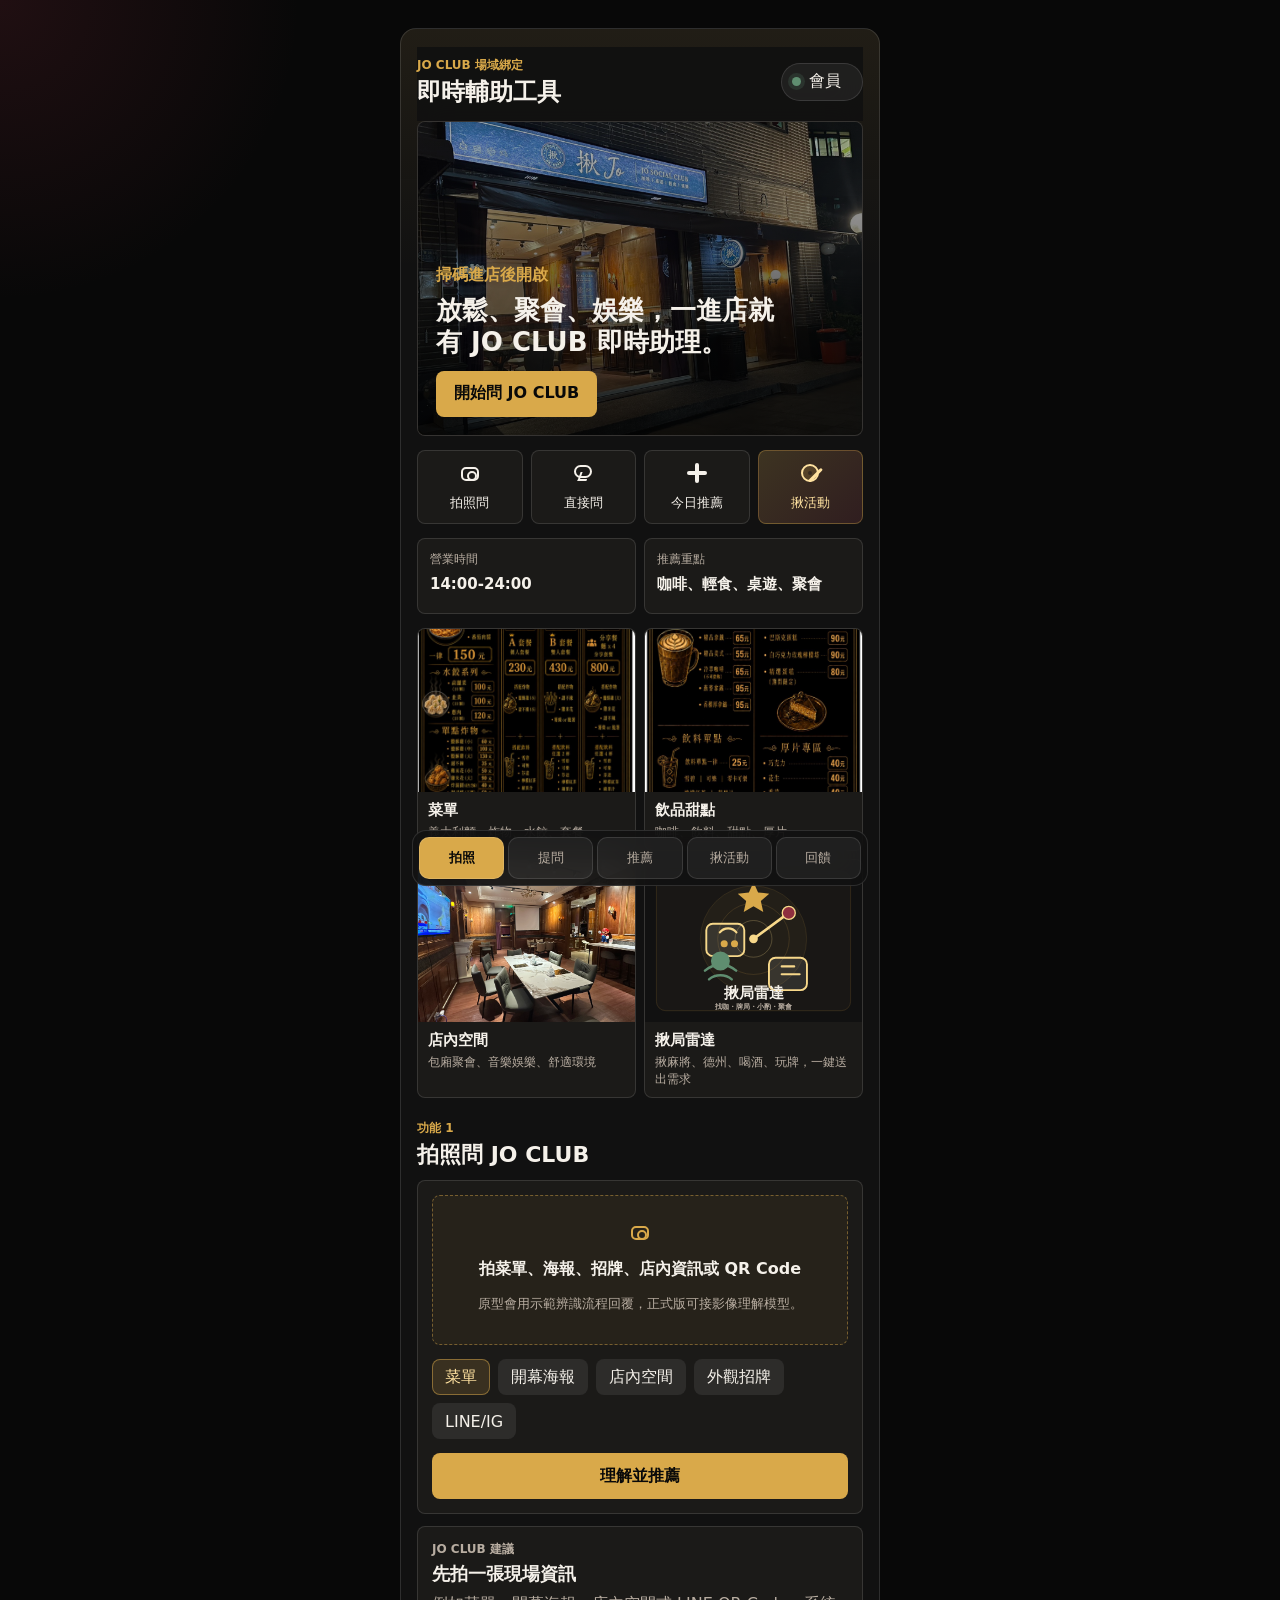
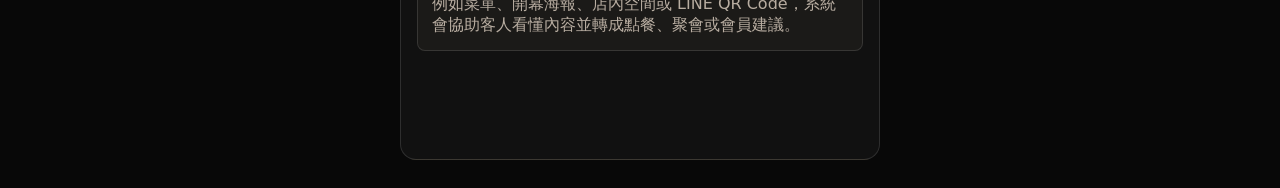
==== commit 02b95b19: "Add files via upload" ====
--- a/index.html
+++ b/index.html
@@ -45,8 +45,8 @@
             今日推薦
           </button>
           <button type="button" data-tab-target="member">
-            <span class="nav-icon card-icon" aria-hidden="true"></span>
-            我的偏好
+            <span class="nav-icon activity-icon" aria-hidden="true"></span>
+            揪活動
           </button>
         </nav>
 
@@ -78,9 +78,9 @@
             <span>包廂聚會、音樂娛樂、舒適環境</span>
           </article>
           <article class="media-card">
-            <img src="./assets/line-qr.png" alt="JO CLUB 官方 LINE QR Code" />
-            <strong>官方 LINE 入口</strong>
-            <span>已加入官方會員後，從 LINE 連結開啟助手</span>
+            <img src="./assets/activity-radar.svg" alt="JO CLUB 揪局雷達活動入口" />
+            <strong>揪局雷達</strong>
+            <span>揪麻將、德州、喝酒、玩牌，一鍵送出需求</span>
           </article>
         </section>
 
@@ -199,41 +199,60 @@
         <section class="screen" id="screen-member" data-screen="member">
           <div class="section-heading">
             <p>功能 4</p>
-            <h2>我的偏好與會員服務</h2>
+            <h2>我要揪活動</h2>
           </div>
           <div class="tool-panel member-form">
-            <div class="official-qr">
-              <img src="./assets/line-qr.png" alt="JO CLUB 官方 QR CODE" />
-              <div>
-                <p class="answer-label">官方 LINE 會員</p>
-                <h3>已從官方連結進入助手</h3>
-                <p>這個工具預設提供給已加入 JO CLUB 官方 LINE 的會員使用。會員資料與聯絡由官方 LINE 承接，助手只記錄偏好與需求。</p>
-              </div>
+            <div class="experience-card">
+              <p class="answer-label">JO CLUB 揪咖入口</p>
+              <h3>想找人打牌、喝酒、玩遊戲，先把需求丟給我們。</h3>
+              <p>不管是揪麻將、揪德州、揪朋友小酌、揪玩牌、桌遊、包廂聚會或臨時想放鬆，都可以先選需求。JO CLUB 會依現場狀況協助安排空間、時段與適合的玩法。</p>
             </div>
             <label>
               會員暱稱
               <input id="memberNickname" type="text" placeholder="例如：小江" autocomplete="nickname" />
             </label>
             <button class="primary-action full" id="saveNickname" type="button">儲存暱稱</button>
-            <p class="form-note">2026 年 6 月開幕期間，完成入會程序後當天消費 8 折；壽星提前告知可獲精美禮品。點數制度規劃中。</p>
+            <p class="form-note">已從官方 QR Code 加入會員後，可直接在這裡送出現場需求，讓店方更快知道你想揪什麼。</p>
           </div>
 
           <div class="tool-panel">
-            <p class="field-title">會員偏好</p>
+            <p class="field-title">想揪什麼活動</p>
             <div class="chip-row multi" id="preferenceChips">
-              <button type="button" class="chip" data-pref="喜歡咖啡">喜歡咖啡</button>
-              <button type="button" class="chip" data-pref="輕食炸物">輕食炸物</button>
-              <button type="button" class="chip" data-pref="安靜包廂">安靜包廂</button>
-              <button type="button" class="chip" data-pref="桌遊聚會">桌遊聚會</button>
-              <button type="button" class="chip" data-pref="K歌歡唱">K歌歡唱</button>
-              <button type="button" class="chip" data-pref="生日聚會">生日聚會</button>
+              <button type="button" class="chip" data-pref="揪麻將">揪麻將</button>
+              <button type="button" class="chip" data-pref="揪德州">揪德州</button>
+              <button type="button" class="chip" data-pref="揪喝酒">揪喝酒</button>
+              <button type="button" class="chip" data-pref="揪玩牌">揪玩牌</button>
+              <button type="button" class="chip" data-pref="揪桌遊">揪桌遊</button>
+              <button type="button" class="chip" data-pref="揪唱歌">揪唱歌</button>
+              <button type="button" class="chip" data-pref="包廂聚會">包廂聚會</button>
+              <button type="button" class="chip" data-pref="生日慶祝">生日慶祝</button>
+            </div>
+            <form class="activity-form" id="activityForm">
+              <label>
+                希望時間
+                <input id="activityTime" type="text" placeholder="例如：今晚 9 點、週五晚上" />
+              </label>
+              <label>
+                人數
+                <input id="activityPeople" type="text" placeholder="例如：3 人、6-8 人" />
+              </label>
+              <label>
+                補充需求
+                <textarea id="activityNote" rows="3" placeholder="例如：想找缺咖、需要安靜包廂、想邊喝酒邊玩牌"></textarea>
+              </label>
+              <button class="primary-action full" type="submit">通知店方協助安排</button>
+            </form>
+            <div class="task-output" id="activityOutput" hidden>
+              <p class="answer-label">可貼到官方 LINE</p>
+              <pre id="activityMessage"></pre>
+              <button class="secondary-action full" id="copyActivity" type="button">複製揪活動需求</button>
             </div>
           </div>
 
           <article class="answer-card" id="memberSummary">
-            <p class="answer-label">會員狀態</p>
-            <h3>官方 LINE 會員入口</h3>
-            <p>已由官方 LINE 連結進入，接下來可累積偏好，讓現場服務與推薦更準。</p>
+            <p class="answer-label">揪活動狀態</p>
+            <h3>先選想揪的活動</h3>
+            <p>選好活動、時間與人數後，JO CLUB 會更快知道你需要找咖、安排空間或協助控場。</p>
           </article>
         </section>
 
@@ -243,12 +262,13 @@
             <h2>客人回饋評分</h2>
           </div>
           <form class="tool-panel feedback-form" id="feedbackForm">
-            <p class="form-note">歡迎留下這次到 JO CLUB 的感受，送出後會整理成一張回饋卡，可貼到官方 LINE 讓店長小江參考。</p>
+            <p class="form-note">歡迎留下這次到 JO CLUB 的感受，送出後會直接儲存到後台，讓店長小江作為服務與活動安排參考。</p>
             <div class="rating-grid" id="feedbackRatings" aria-label="回饋評分項目"></div>
-            <label>
-              最喜歡的地方
-              <textarea id="feedbackFavorite" rows="3" placeholder="例如：環境舒服、服務親切、餐點好吃、很適合朋友聚會。"></textarea>
-            </label>
+            <div>
+              <p class="field-title">休閒娛樂興趣</p>
+              <p class="form-note">可複選，所有安排都以合法合規與現場評估為前提。</p>
+              <div class="interest-grid" id="feedbackInterests" aria-label="休閒娛樂興趣"></div>
+            </div>
             <label>
               建議改善
               <textarea id="feedbackSuggestion" rows="3" placeholder="例如：希望座位更明亮、音量再調整、菜單說明更清楚。"></textarea>
@@ -271,7 +291,7 @@
         <button class="is-active" type="button" data-tab-target="photo">拍照</button>
         <button type="button" data-tab-target="ask">提問</button>
         <button type="button" data-tab-target="today">推薦</button>
-        <button type="button" data-tab-target="member">偏好</button>
+        <button type="button" data-tab-target="member">揪活動</button>
         <button type="button" data-tab-target="feedback">回饋</button>
       </footer>
     </div>
--- a/styles.css
+++ b/styles.css
@@ -344,6 +344,36 @@
   border-top: 2px solid currentColor;
 }
 
+.activity-icon::before {
+  content: "";
+  position: absolute;
+  inset: 3px;
+  border: 2px solid currentColor;
+  border-radius: 50%;
+  box-shadow: inset 0 0 0 5px rgba(217, 169, 74, 0.18);
+}
+
+.activity-icon::after {
+  content: "";
+  position: absolute;
+  left: 11px;
+  top: 3px;
+  width: 3px;
+  height: 18px;
+  border-radius: 999px;
+  background: currentColor;
+  transform: rotate(45deg);
+  transform-origin: 50% 90%;
+}
+
+.quick-grid button[data-tab-target="member"] {
+  background:
+    linear-gradient(135deg, rgba(217, 169, 74, 0.18), rgba(142, 47, 63, 0.18)),
+    var(--panel);
+  border-color: rgba(217, 169, 74, 0.34);
+  color: #ffe2a0;
+}
+
 .mic-icon::before {
   content: "";
   position: absolute;
@@ -699,6 +729,7 @@
 }
 
 .member-form label,
+.activity-form label,
 .feedback-form label {
   display: grid;
   gap: 6px;
@@ -756,6 +787,29 @@
   border-color: rgba(217, 169, 74, 0.72);
   background: var(--gold);
   color: var(--ink);
+}
+
+.interest-grid {
+  display: flex;
+  flex-wrap: wrap;
+  gap: 8px;
+  margin-top: 10px;
+}
+
+.interest-chip {
+  min-height: 38px;
+  padding: 0 12px;
+  border: 1px solid var(--line);
+  border-radius: var(--radius);
+  background: rgba(255, 255, 255, 0.07);
+  color: var(--text);
+  font-weight: 700;
+}
+
+.interest-chip.is-selected {
+  border-color: rgba(217, 169, 74, 0.72);
+  background: rgba(217, 169, 74, 0.18);
+  color: #ffe2a0;
 }
 
 .feedback-output {
@@ -799,6 +853,32 @@
   color: var(--muted);
   font-size: 13px;
   line-height: 1.45;
+}
+
+.experience-card {
+  padding: 14px;
+  border: 1px solid rgba(217, 169, 74, 0.32);
+  border-radius: var(--radius);
+  background:
+    linear-gradient(135deg, rgba(217, 169, 74, 0.12), rgba(142, 47, 63, 0.1)),
+    rgba(255, 255, 255, 0.04);
+}
+
+.experience-card h3 {
+  margin-bottom: 8px;
+  line-height: 1.35;
+}
+
+.experience-card p:last-child {
+  margin-bottom: 0;
+  color: var(--muted);
+  font-size: 14px;
+  line-height: 1.55;
+}
+
+.activity-form {
+  display: grid;
+  gap: 12px;
 }
 
 @media (max-width: 360px) {
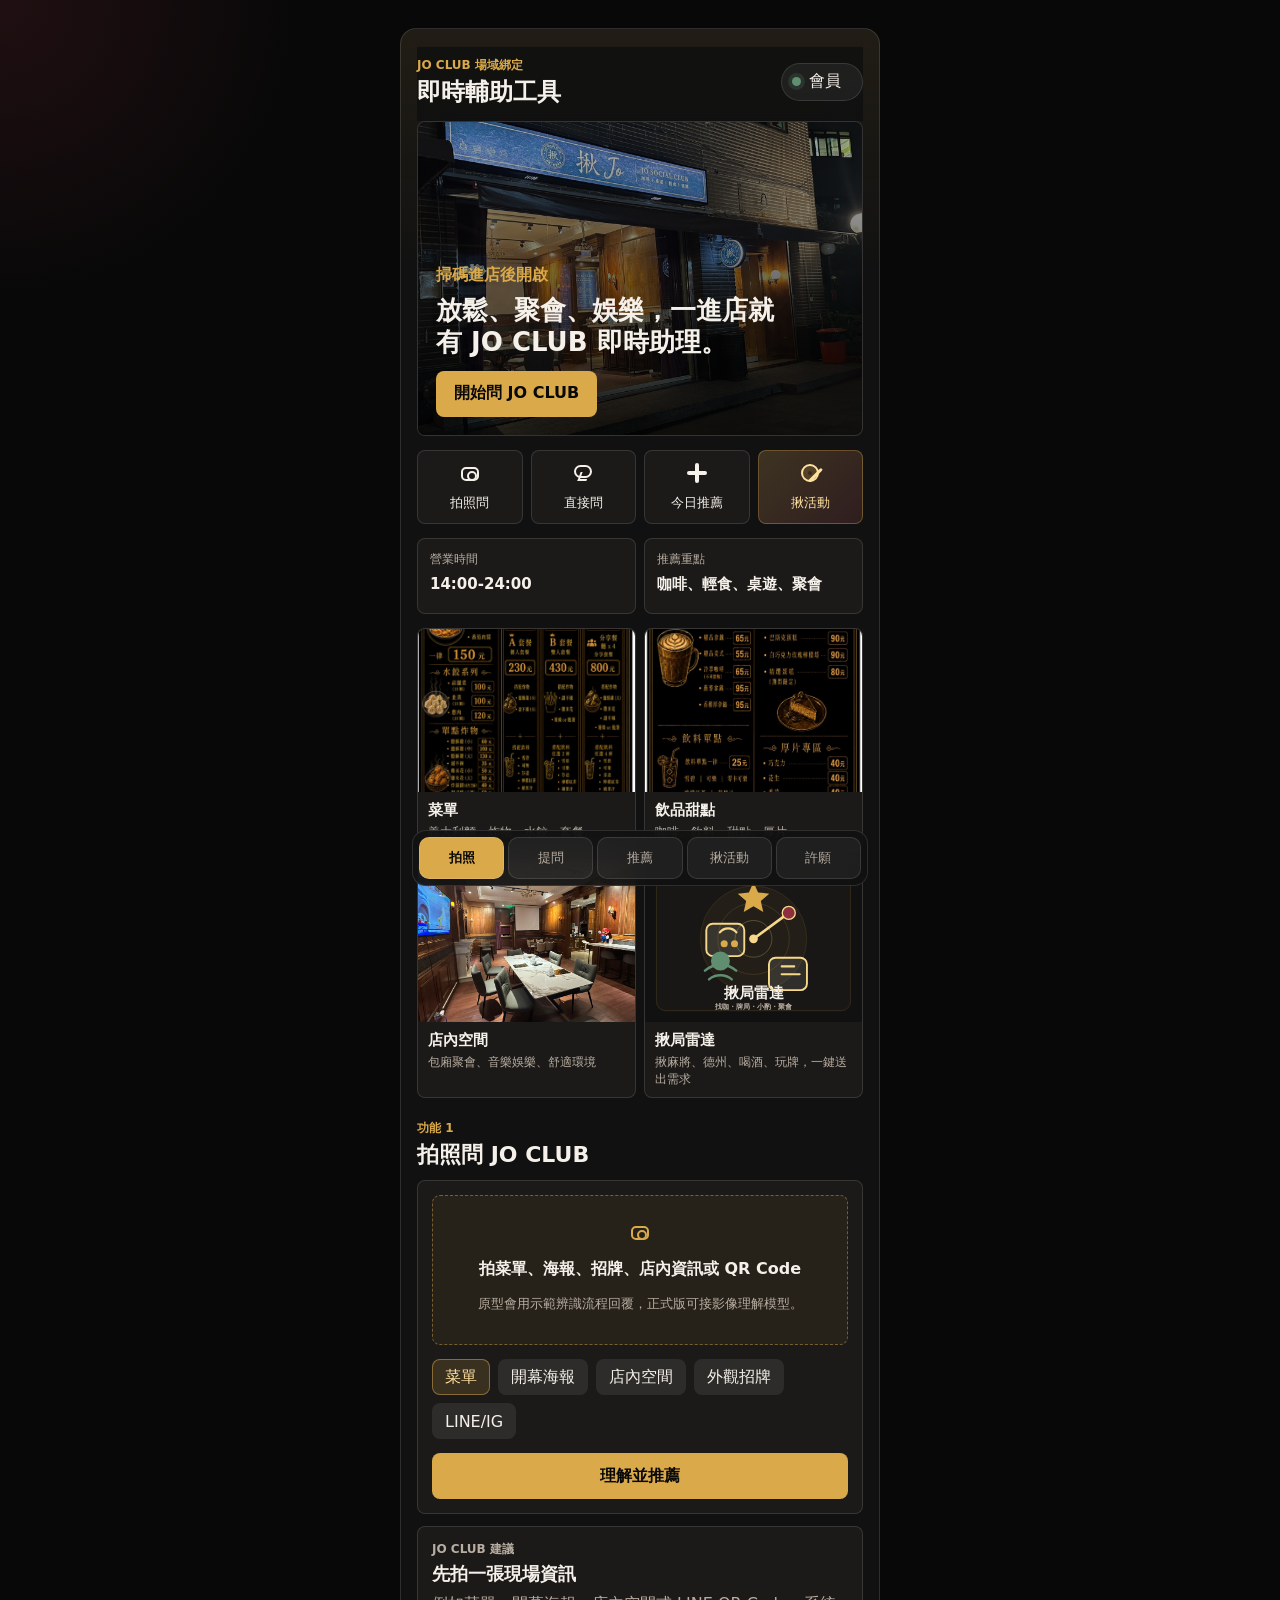
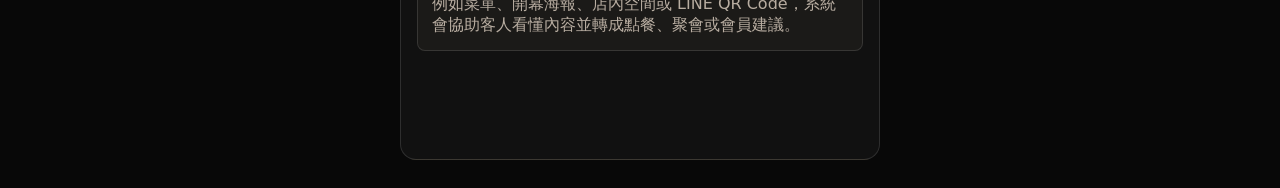
==== commit 9fb7774a: "Add files via upload" ====
--- a/index.html
+++ b/index.html
@@ -259,30 +259,30 @@
         <section class="screen" id="screen-feedback" data-screen="feedback">
           <div class="section-heading">
             <p>功能 5</p>
-            <h2>客人回饋評分</h2>
+            <h2>JO CLUB 許願池</h2>
           </div>
           <form class="tool-panel feedback-form" id="feedbackForm">
-            <p class="form-note">歡迎留下這次到 JO CLUB 的感受，送出後會直接儲存到後台，讓店長小江作為服務與活動安排參考。</p>
-            <div class="rating-grid" id="feedbackRatings" aria-label="回饋評分項目"></div>
+            <p class="form-note">想開什麼局、想喝什麼、想要哪種活動或哪裡可以更 chill，都可以丟進許願池。你的一句話，可能就是 JO CLUB 下一場新玩法。</p>
+            <div class="rating-grid" id="feedbackRatings" aria-label="許願體驗評分"></div>
             <div>
-              <p class="field-title">休閒娛樂興趣</p>
-              <p class="form-note">可複選，所有安排都以合法合規與現場評估為前提。</p>
-              <div class="interest-grid" id="feedbackInterests" aria-label="休閒娛樂興趣"></div>
+              <p class="field-title">想許什麼願</p>
+              <p class="form-note">可複選，越多人許願，越有機會變成店內限定局或主題活動。</p>
+              <div class="interest-grid" id="feedbackInterests" aria-label="想許願的內容"></div>
             </div>
             <label>
-              建議改善
-              <textarea id="feedbackSuggestion" rows="3" placeholder="例如：希望座位更明亮、音量再調整、菜單說明更清楚。"></textarea>
+              我的願望清單
+              <textarea id="feedbackSuggestion" rows="3" placeholder="例如：想要德州新手局、麻將缺咖群、女生調酒夜、深夜桌遊局。"></textarea>
             </label>
             <label>
-              想讓店長小江知道
-              <textarea id="feedbackNote" rows="3" placeholder="其他想補充的稱讚、問題或下次希望安排的內容。"></textarea>
+              偷偷跟店長說
+              <textarea id="feedbackNote" rows="3" placeholder="例如：今天氣氛很讚、音樂可以再嗨一點、下次想帶朋友包廂小聚。"></textarea>
             </label>
-            <button class="primary-action full" type="submit">送出回饋</button>
+            <button class="primary-action full" type="submit">送出我的許願</button>
           </form>
           <article class="answer-card" id="feedbackSummary">
-            <p class="answer-label">回饋狀態</p>
-            <h3>還沒有送出回饋</h3>
-            <p>評分後會自動整理出重點，方便店長小江看見客人的實際感受與改善建議。</p>
+            <p class="answer-label">許願狀態</p>
+            <h3>還沒丟願望</h3>
+            <p>選幾個想玩的方向，再寫一句你想要的玩法，讓 JO CLUB 幫你把聚會變得更有梗。</p>
           </article>
         </section>
       </main>
@@ -292,7 +292,7 @@
         <button type="button" data-tab-target="ask">提問</button>
         <button type="button" data-tab-target="today">推薦</button>
         <button type="button" data-tab-target="member">揪活動</button>
-        <button type="button" data-tab-target="feedback">回饋</button>
+        <button type="button" data-tab-target="feedback">許願</button>
       </footer>
     </div>
 
